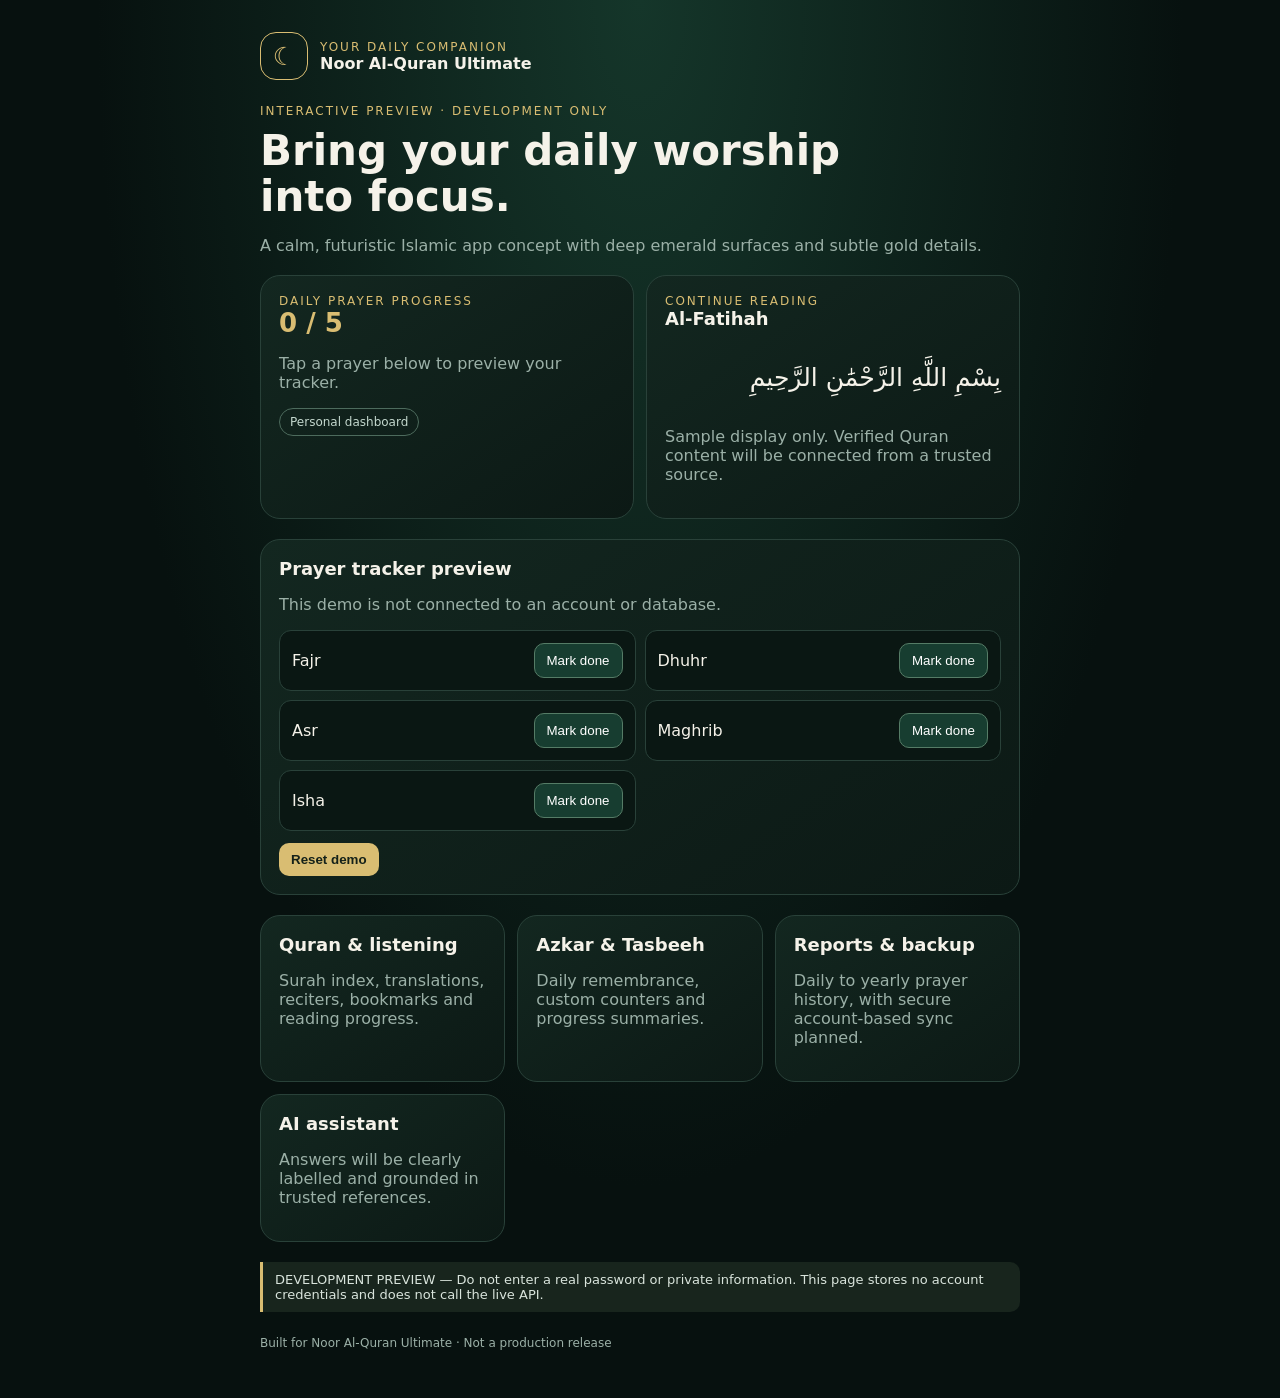
==== backend/demo/auth-demo.html @ d1c63934 "Add mobile-first Islamic app demo preview" ====
<!doctype html>
<html lang="en">
<head>
<meta charset="utf-8"><meta name="viewport" content="width=device-width,initial-scale=1">
<title>Noor Al-Quran Ultimate — Development Demo</title>
<style>
:root{color-scheme:dark;--bg:#07110f;--panel:#0e1d19;--gold:#d9bd72;--muted:#9bb0a7;--line:#294139;--green:#173d30}
*{box-sizing:border-box}body{margin:0;background:radial-gradient(ellipse at top,#15362a 0, var(--bg) 60%);font:16px system-ui,sans-serif;color:#f5f2e9;min-height:100vh;padding:24px 14px 48px}.wrap{max-width:760px;margin:auto}.brand{display:flex;align-items:center;gap:12px;margin:8px 0 24px}.mark{display:grid;place-items:center;width:48px;height:48px;border:1px solid var(--gold);border-radius:16px;color:var(--gold);font-size:25px}.eyebrow{color:var(--gold);font-size:12px;letter-spacing:2px;text-transform:uppercase}.muted{color:var(--muted)}h1{font-size:clamp(28px,6vw,42px);line-height:1.1;margin:10px 0}h2{font-size:18px;margin:0 0 12px}.grid{display:grid;grid-template-columns:repeat(auto-fit,minmax(210px,1fr));gap:12px;margin:20px 0}.card{background:linear-gradient(145deg,#132720,#0c1915);border:1px solid var(--line);border-radius:20px;padding:18px}.big{font-size:26px;color:var(--gold);font-weight:650}.pill{display:inline-block;border:1px solid #4d6b5d;border-radius:999px;padding:6px 10px;font-size:12px;color:#c4d8ce}.prayers{display:grid;grid-template-columns:repeat(2,1fr);gap:9px}.prayer{display:flex;align-items:center;justify-content:space-between;gap:8px;padding:12px;background:#0a1713;border:1px solid var(--line);border-radius:12px}.prayer button, .action{background:var(--green);border:1px solid #557c66;color:#fff;border-radius:10px;padding:9px 12px;cursor:pointer}.action{background:var(--gold);color:#142119;border:0;font-weight:700;margin-top:12px}.notice{border-left:3px solid var(--gold);padding:10px 12px;background:#18251d;color:#d9e4dc;border-radius:0 10px 10px 0;font-size:13px;margin-top:18px}footer{font-size:12px;color:var(--muted);margin-top:24px}@media(max-width:420px){.prayers{grid-template-columns:1fr}}
</style>
</head>
<body><main class="wrap">
<header class="brand"><div class="mark">☾</div><div><div class="eyebrow">Your daily companion</div><strong>Noor Al-Quran Ultimate</strong></div></header>
<div class="eyebrow">Interactive preview · Development only</div><h1>Bring your daily worship<br>into focus.</h1><p class="muted">A calm, futuristic Islamic app concept with deep emerald surfaces and subtle gold details.</p>
<section class="grid">
<div class="card"><div class="eyebrow">Daily prayer progress</div><div class="big" id="count">0 / 5</div><p class="muted">Tap a prayer below to preview your tracker.</p><div class="pill">Personal dashboard</div></div>
<div class="card"><div class="eyebrow">Continue reading</div><h2>Al-Fatihah</h2><p lang="ar" dir="rtl" style="font-size:25px;line-height:1.9">بِسْمِ اللَّهِ الرَّحْمَٰنِ الرَّحِيمِ</p><p class="muted">Sample display only. Verified Quran content will be connected from a trusted source.</p></div>
</section>
<section class="card"><h2>Prayer tracker preview</h2><p class="muted">This demo is not connected to an account or database.</p><div class="prayers" id="prayers"></div><button class="action" id="reset">Reset demo</button></section>
<section class="grid">
<div class="card"><h2>Quran & listening</h2><p class="muted">Surah index, translations, reciters, bookmarks and reading progress.</p></div>
<div class="card"><h2>Azkar & Tasbeeh</h2><p class="muted">Daily remembrance, custom counters and progress summaries.</p></div>
<div class="card"><h2>Reports & backup</h2><p class="muted">Daily to yearly prayer history, with secure account-based sync planned.</p></div>
<div class="card"><h2>AI assistant</h2><p class="muted">Answers will be clearly labelled and grounded in trusted references.</p></div>
</section>
<div class="notice">DEVELOPMENT PREVIEW — Do not enter a real password or private information. This page stores no account credentials and does not call the live API.</div>
<footer>Built for Noor Al-Quran Ultimate · Not a production release</footer>
</main>
<script>
const names=['Fajr','Dhuhr','Asr','Maghrib','Isha'];const state={};const root=document.querySelector('#prayers');
function render(){root.innerHTML='';names.forEach(n=>{const el=document.createElement('div');el.className='prayer';const label=document.createElement('span');label.textContent=n;const b=document.createElement('button');b.textContent=state[n]?'✓ Done':'Mark done';b.setAttribute('aria-pressed',String(!!state[n]));b.onclick=()=>{state[n]=!state[n];render()};el.append(label,b);root.append(el)});document.querySelector('#count').textContent=names.filter(n=>state[n]).length+' / 5'}
document.querySelector('#reset').onclick=()=>{names.forEach(n=>delete state[n]);render()};render();
</script></body></html>
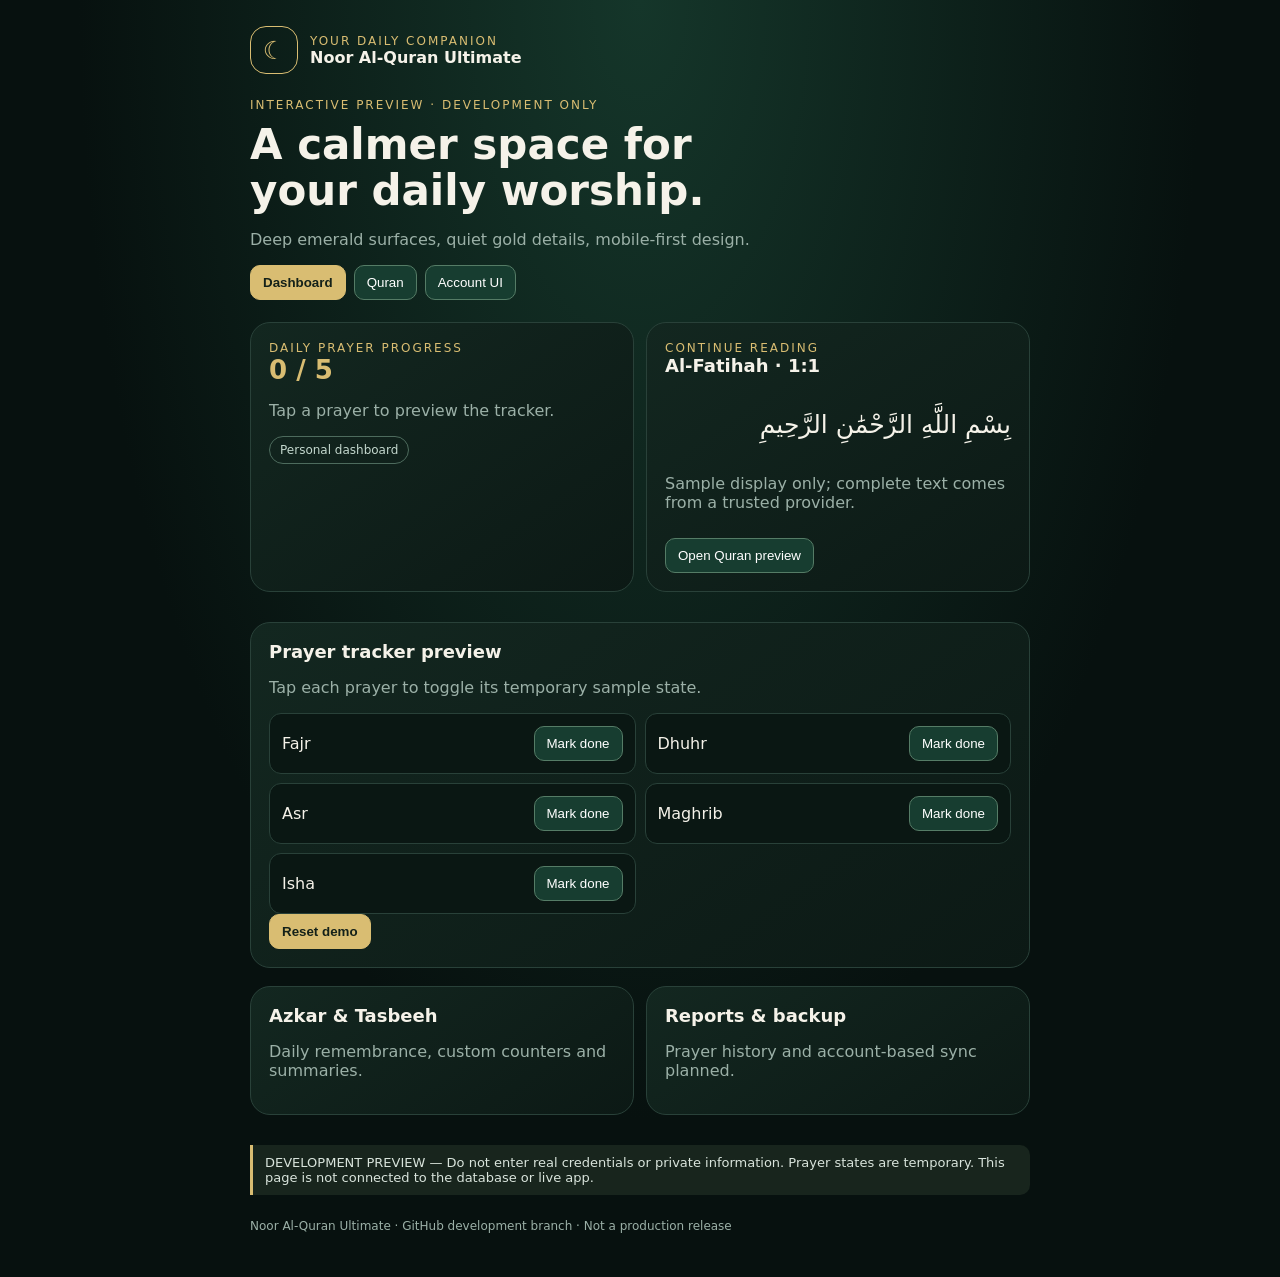
==== commit fa83e54a: "Improve mobile demo with Quran and account previews" ====
--- a/backend/demo/auth-demo.html
+++ b/backend/demo/auth-demo.html
@@ -1,32 +1,13 @@
-<!doctype html>
-<html lang="en">
-<head>
-<meta charset="utf-8"><meta name="viewport" content="width=device-width,initial-scale=1">
-<title>Noor Al-Quran Ultimate — Development Demo</title>
-<style>
-:root{color-scheme:dark;--bg:#07110f;--panel:#0e1d19;--gold:#d9bd72;--muted:#9bb0a7;--line:#294139;--green:#173d30}
-*{box-sizing:border-box}body{margin:0;background:radial-gradient(ellipse at top,#15362a 0, var(--bg) 60%);font:16px system-ui,sans-serif;color:#f5f2e9;min-height:100vh;padding:24px 14px 48px}.wrap{max-width:760px;margin:auto}.brand{display:flex;align-items:center;gap:12px;margin:8px 0 24px}.mark{display:grid;place-items:center;width:48px;height:48px;border:1px solid var(--gold);border-radius:16px;color:var(--gold);font-size:25px}.eyebrow{color:var(--gold);font-size:12px;letter-spacing:2px;text-transform:uppercase}.muted{color:var(--muted)}h1{font-size:clamp(28px,6vw,42px);line-height:1.1;margin:10px 0}h2{font-size:18px;margin:0 0 12px}.grid{display:grid;grid-template-columns:repeat(auto-fit,minmax(210px,1fr));gap:12px;margin:20px 0}.card{background:linear-gradient(145deg,#132720,#0c1915);border:1px solid var(--line);border-radius:20px;padding:18px}.big{font-size:26px;color:var(--gold);font-weight:650}.pill{display:inline-block;border:1px solid #4d6b5d;border-radius:999px;padding:6px 10px;font-size:12px;color:#c4d8ce}.prayers{display:grid;grid-template-columns:repeat(2,1fr);gap:9px}.prayer{display:flex;align-items:center;justify-content:space-between;gap:8px;padding:12px;background:#0a1713;border:1px solid var(--line);border-radius:12px}.prayer button, .action{background:var(--green);border:1px solid #557c66;color:#fff;border-radius:10px;padding:9px 12px;cursor:pointer}.action{background:var(--gold);color:#142119;border:0;font-weight:700;margin-top:12px}.notice{border-left:3px solid var(--gold);padding:10px 12px;background:#18251d;color:#d9e4dc;border-radius:0 10px 10px 0;font-size:13px;margin-top:18px}footer{font-size:12px;color:var(--muted);margin-top:24px}@media(max-width:420px){.prayers{grid-template-columns:1fr}}
-</style>
-</head>
-<body><main class="wrap">
-<header class="brand"><div class="mark">☾</div><div><div class="eyebrow">Your daily companion</div><strong>Noor Al-Quran Ultimate</strong></div></header>
-<div class="eyebrow">Interactive preview · Development only</div><h1>Bring your daily worship<br>into focus.</h1><p class="muted">A calm, futuristic Islamic app concept with deep emerald surfaces and subtle gold details.</p>
-<section class="grid">
-<div class="card"><div class="eyebrow">Daily prayer progress</div><div class="big" id="count">0 / 5</div><p class="muted">Tap a prayer below to preview your tracker.</p><div class="pill">Personal dashboard</div></div>
-<div class="card"><div class="eyebrow">Continue reading</div><h2>Al-Fatihah</h2><p lang="ar" dir="rtl" style="font-size:25px;line-height:1.9">بِسْمِ اللَّهِ الرَّحْمَٰنِ الرَّحِيمِ</p><p class="muted">Sample display only. Verified Quran content will be connected from a trusted source.</p></div>
-</section>
-<section class="card"><h2>Prayer tracker preview</h2><p class="muted">This demo is not connected to an account or database.</p><div class="prayers" id="prayers"></div><button class="action" id="reset">Reset demo</button></section>
-<section class="grid">
-<div class="card"><h2>Quran & listening</h2><p class="muted">Surah index, translations, reciters, bookmarks and reading progress.</p></div>
-<div class="card"><h2>Azkar & Tasbeeh</h2><p class="muted">Daily remembrance, custom counters and progress summaries.</p></div>
-<div class="card"><h2>Reports & backup</h2><p class="muted">Daily to yearly prayer history, with secure account-based sync planned.</p></div>
-<div class="card"><h2>AI assistant</h2><p class="muted">Answers will be clearly labelled and grounded in trusted references.</p></div>
-</section>
-<div class="notice">DEVELOPMENT PREVIEW — Do not enter a real password or private information. This page stores no account credentials and does not call the live API.</div>
-<footer>Built for Noor Al-Quran Ultimate · Not a production release</footer>
-</main>
+<!doctype html><html lang="en"><head><meta charset="utf-8"><meta name="viewport" content="width=device-width,initial-scale=1"><meta name="theme-color" content="#07110f"><title>Noor Al-Quran Ultimate — Development Demo</title><style>
+:root{color-scheme:dark;--bg:#07110f;--gold:#d9bd72;--muted:#9bb0a7;--line:#294139;--green:#173d30}*{box-sizing:border-box}body{margin:0;background:radial-gradient(ellipse at top,#15362a 0,var(--bg) 62%);font:16px system-ui,sans-serif;color:#f5f2e9;min-height:100vh;padding:18px 14px 44px}.wrap{max-width:780px;margin:auto}.brand{display:flex;align-items:center;gap:12px;margin:8px 0 24px}.mark{display:grid;place-items:center;width:48px;height:48px;border:1px solid var(--gold);border-radius:16px;color:var(--gold);font-size:25px}.eyebrow{color:var(--gold);font-size:12px;letter-spacing:2px;text-transform:uppercase}.muted{color:var(--muted)}h1{font-size:clamp(28px,6vw,42px);line-height:1.1;margin:10px 0}h2{font-size:18px;margin:0 0 12px}.grid{display:grid;grid-template-columns:repeat(auto-fit,minmax(210px,1fr));gap:12px;margin:18px 0}.card{background:linear-gradient(145deg,#132720,#0c1915);border:1px solid var(--line);border-radius:20px;padding:18px;margin-bottom:12px}.big{font-size:26px;color:var(--gold);font-weight:650}.pill{display:inline-block;border:1px solid #4d6b5d;border-radius:999px;padding:6px 10px;font-size:12px;color:#c4d8ce}.prayers{display:grid;grid-template-columns:repeat(2,1fr);gap:9px}.prayer{display:flex;align-items:center;justify-content:space-between;gap:8px;padding:12px;background:#0a1713;border:1px solid var(--line);border-radius:12px}.prayer button,.nav button,.action,.secondary{background:var(--green);border:1px solid #557c66;color:#fff;border-radius:10px;padding:9px 12px;cursor:pointer}.nav{display:flex;gap:8px;flex-wrap:wrap;margin:16px 0 22px}.nav button.active,.action{background:var(--gold);color:#142119;border-color:var(--gold);font-weight:700}.secondary{margin-top:10px}.field{width:100%;margin:7px 0 12px;padding:12px;border-radius:10px;border:1px solid var(--line);background:#07110f;color:#fff}.view{display:none}.view.active{display:block}.notice{border-left:3px solid var(--gold);padding:10px 12px;background:#18251d;color:#d9e4dc;font-size:13px;border-radius:0 10px 10px 0;margin-top:18px}footer{font-size:12px;color:var(--muted);margin-top:24px}button:focus-visible,input:focus-visible{outline:2px solid var(--gold);outline-offset:2px}@media(max-width:420px){.prayers{grid-template-columns:1fr}}</style></head><body><main class="wrap">
+<header class="brand"><div class="mark">☾</div><div><div class="eyebrow">Your daily companion</div><strong>Noor Al-Quran Ultimate</strong></div></header><div class="eyebrow">Interactive preview · Development only</div><h1>A calmer space for<br>your daily worship.</h1><p class="muted">Deep emerald surfaces, quiet gold details, mobile-first design.</p>
+<nav class="nav" aria-label="Demo sections"><button class="active" data-view="home">Dashboard</button><button data-view="quran">Quran</button><button data-view="account">Account UI</button></nav>
+<section class="view active" id="home"><div class="grid"><div class="card"><div class="eyebrow">Daily prayer progress</div><div class="big" id="count">0 / 5</div><p class="muted">Tap a prayer to preview the tracker.</p><span class="pill">Personal dashboard</span></div><div class="card"><div class="eyebrow">Continue reading</div><h2>Al-Fatihah · 1:1</h2><p lang="ar" dir="rtl" style="font-size:25px;line-height:1.9">بِسْمِ اللَّهِ الرَّحْمَٰنِ الرَّحِيمِ</p><p class="muted">Sample display only; complete text comes from a trusted provider.</p><button class="secondary" data-goto="quran">Open Quran preview</button></div></div>
+<div class="card"><h2>Prayer tracker preview</h2><p class="muted">Tap each prayer to toggle its temporary sample state.</p><div class="prayers" id="prayers"></div><button class="action" id="reset">Reset demo</button></div><div class="grid"><div class="card"><h2>Azkar & Tasbeeh</h2><p class="muted">Daily remembrance, custom counters and summaries.</p></div><div class="card"><h2>Reports & backup</h2><p class="muted">Prayer history and account-based sync planned.</p></div></div></section>
+<section class="view" id="quran"><div class="card"><div class="eyebrow">Quran reader preview</div><h2>سُورَةُ ٱلْفَاتِحَةِ</h2><p class="muted">Al-Fatihah · The Opening · 7 Ayahs</p><label for="translation">Translation preview</label><select class="field" id="translation"><option value="ur">Urdu (sample)</option><option value="en">English (sample)</option></select><p lang="ar" dir="rtl" style="font-size:28px;line-height:2">بِسْمِ اللَّهِ الرَّحْمَٰنِ الرَّحِيمِ</p><p id="meaning" class="muted">اللہ کے نام سے جو نہایت مہربان، بے حد رحم فرمانے والا ہے۔</p><p class="notice">Illustrative preview text only. Connect the backend Quran endpoint for complete verified text and translations.</p></div><button class="secondary" data-goto="home">Back to dashboard</button></section>
+<section class="view" id="account"><div class="card"><div class="eyebrow">Account screen concept</div><h2>Welcome to Noor</h2><p class="muted">Visual form only. It does not submit, store, or send credentials.</p><form id="fake-auth"><label for="email">Email address</label><input class="field" id="email" type="email" placeholder="you@example.com" autocomplete="off"><label for="password">Password</label><input class="field" id="password" type="password" placeholder="Never enter a real password here" autocomplete="off"><button class="action" type="submit">Preview sign in</button></form><p id="auth-message" class="muted" aria-live="polite"></p></div><button class="secondary" data-goto="home">Back to dashboard</button></section>
+<div class="notice">DEVELOPMENT PREVIEW — Do not enter real credentials or private information. Prayer states are temporary. This page is not connected to the database or live app.</div><footer>Noor Al-Quran Ultimate · GitHub development branch · Not a production release</footer></main>
 <script>
-const names=['Fajr','Dhuhr','Asr','Maghrib','Isha'];const state={};const root=document.querySelector('#prayers');
-function render(){root.innerHTML='';names.forEach(n=>{const el=document.createElement('div');el.className='prayer';const label=document.createElement('span');label.textContent=n;const b=document.createElement('button');b.textContent=state[n]?'✓ Done':'Mark done';b.setAttribute('aria-pressed',String(!!state[n]));b.onclick=()=>{state[n]=!state[n];render()};el.append(label,b);root.append(el)});document.querySelector('#count').textContent=names.filter(n=>state[n]).length+' / 5'}
-document.querySelector('#reset').onclick=()=>{names.forEach(n=>delete state[n]);render()};render();
+const names=['Fajr','Dhuhr','Asr','Maghrib','Isha'],state={},root=document.querySelector('#prayers');function render(){root.replaceChildren();names.forEach(n=>{const el=document.createElement('div');el.className='prayer';const label=document.createElement('span');label.textContent=n;const b=document.createElement('button');b.textContent=state[n]?'✓ Done':'Mark done';b.setAttribute('aria-pressed',String(!!state[n]));b.onclick=()=>{state[n]=!state[n];render()};el.append(label,b);root.append(el)});document.querySelector('#count').textContent=names.filter(n=>state[n]).length+' / 5'}
+function show(id){document.querySelectorAll('.view').forEach(v=>v.classList.toggle('active',v.id===id));document.querySelectorAll('[data-view]').forEach(b=>b.classList.toggle('active',b.dataset.view===id))}document.querySelectorAll('[data-view]').forEach(b=>b.addEventListener('click',()=>show(b.dataset.view)));document.querySelectorAll('[data-goto]').forEach(b=>b.addEventListener('click',()=>show(b.dataset.goto)));document.querySelector('#reset').onclick=()=>{names.forEach(n=>delete state[n]);render()};document.querySelector('#translation').addEventListener('change',e=>{document.querySelector('#meaning').textContent=e.target.value==='ur'?'اللہ کے نام سے جو نہایت مہربان، بے حد رحم فرمانے والا ہے۔':'In the name of Allah—the Most Compassionate, Most Merciful.'});document.querySelector('#fake-auth').addEventListener('submit',e=>{e.preventDefault();document.querySelector('#auth-message').textContent='Preview only: no account was created and no credentials were sent.';e.target.reset()});render();
 </script></body></html>
